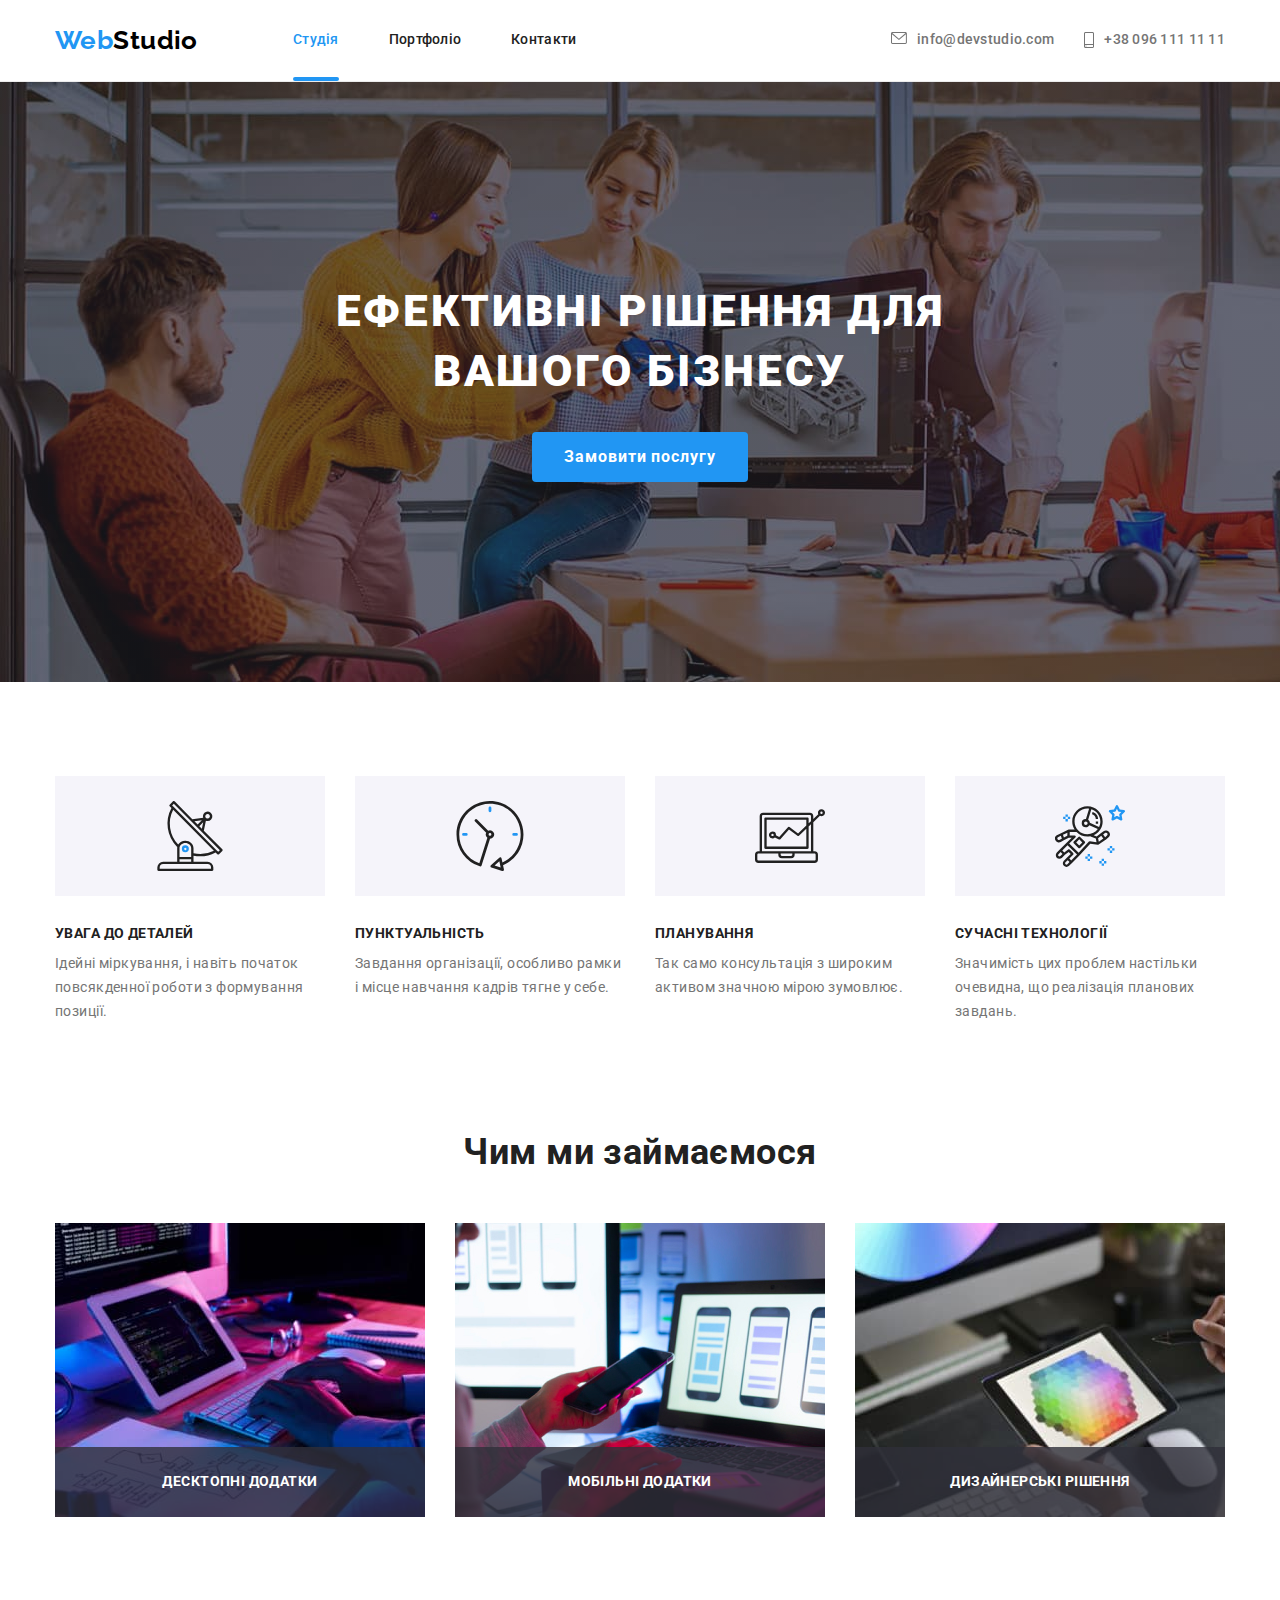
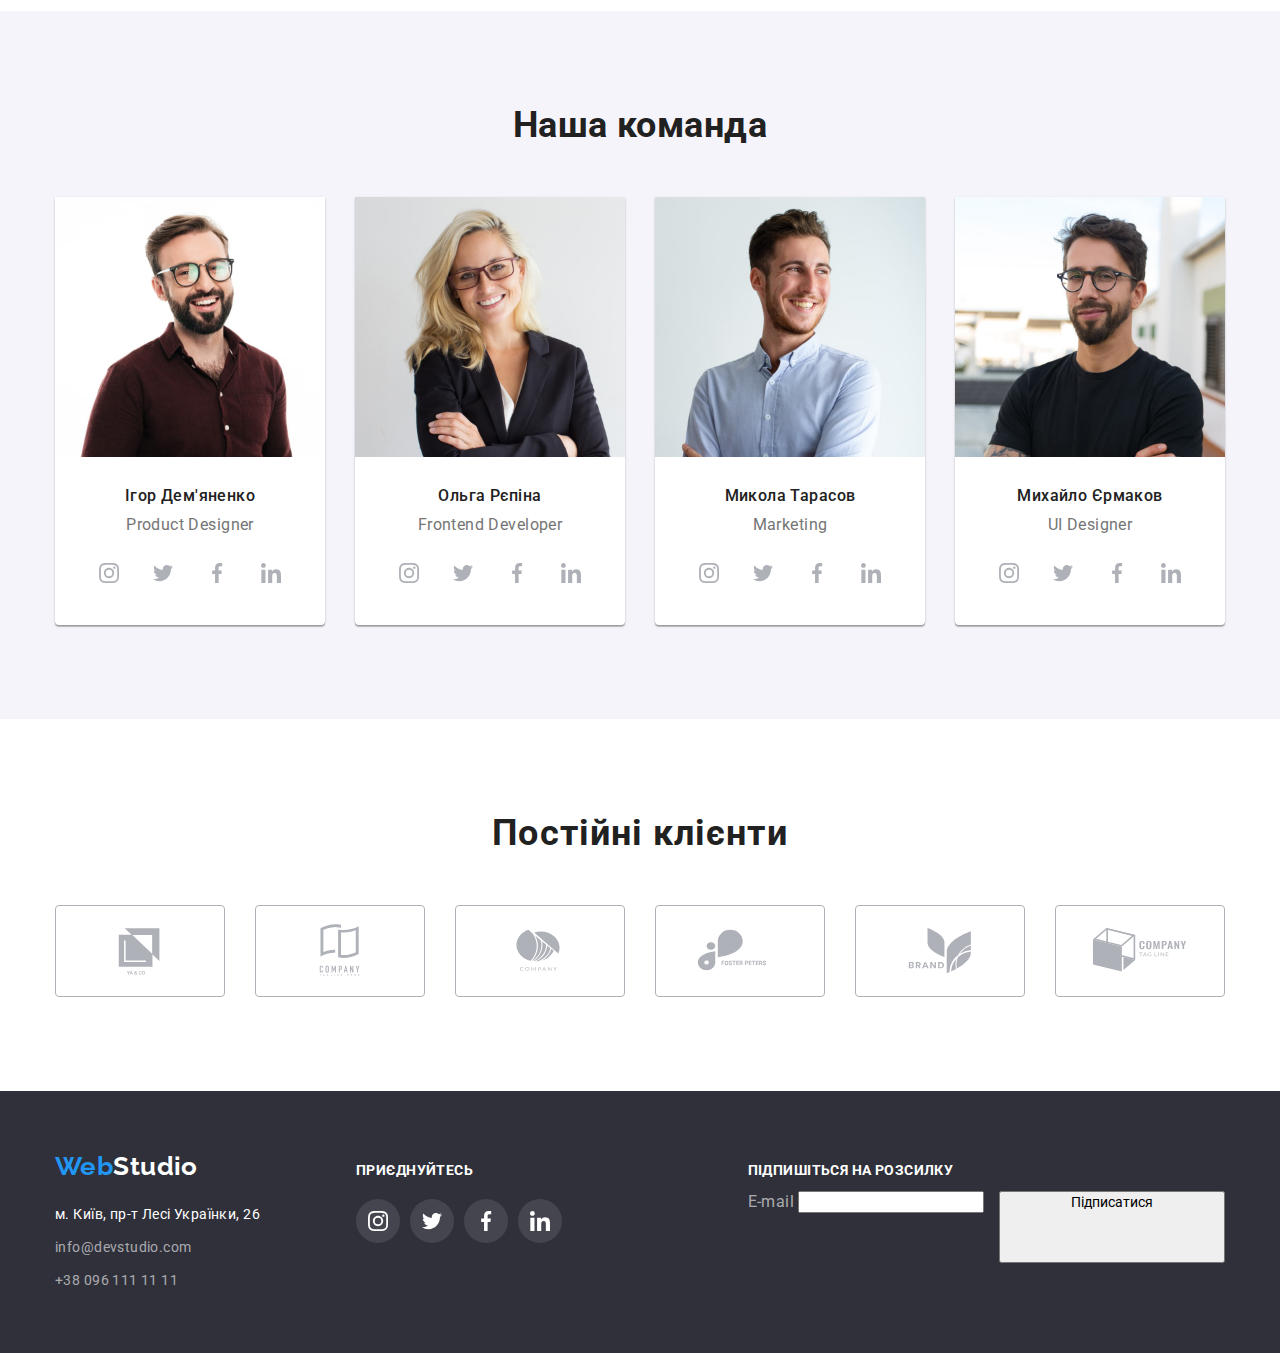
==== index.html @ dd36f317 "Додає код" ====
<!DOCTYPE html>
<html lang="uk">
<head>
    <meta charset="UTF-8">
    <meta http-equiv="X-UA-Compatible" content="IE=edge">
    <meta name="viewport" content="width=device-width, initial-scale=1.0">
    <title>Document</title>

    <link href="https://fonts.googleapis.com/css2?family=Raleway:wght@700&family=Roboto:wght@400;500;700;900&display=swap" rel="stylesheet">

    <link rel="stylesheet" href="https://cdnjs.cloudflare.com/ajax/libs/modern-normalize/1.1.0/modern-normalize.min.css">
    
    <link rel="stylesheet" href="./css/styles.css">
</head>
<body>

    <!-- Шапка сайта -->
    <header class="header">
        <nav class="container main-nav">
            <a lang="en" href="./index.html" class="header-logo"><span class="web">Web</span><span class="header-studio">Studio</span></a>

            <ul class="header-list">
                <li class="item"><a href="./index.html" class="link current">Студія</a></li>
                <li class="item"><a href="./portfolio.html" class="link">Портфоліо</a></li>
                <li class="item"><a href="" class="link">Контакти</a></li>
            </ul>

            <ul class="header-address-list">
                <li class="item"><a href="mailto:info@devstudio.com" class="address-mail">
                    <svg class="mail" width="16" height="12">
                        <use href="./images/icon.svg/header-symbol-defs.svg#mail"></use>
                    </svg>
                    info@devstudio.com
                </a></li>
                <li class="item"><a href="tel:+380961111111" class="address-tel">
                    <svg class="phone" width="10" height="16">
                        <use href="./images/icon.svg/header-symbol-defs.svg#phone"></use>
                    </svg>
                    +38 096 111 11 11
                </a></li>
            </ul>
        </nav>
    </header>
    
    <!-- Тіло сайта -->
    <main>
        <!--Секція герой-->
        <section class="hero-section">
            <div class="container hero-div">
                <h1 class="hero-title">ЕФЕКТИВНІ РІШЕННЯ ДЛЯ ВАШОГО БІЗНЕСУ</h1>
                <button type="button" class="hero-button" data-modal-open>Замовити послугу</button>
            </div>
        </section>
    
        <!--Наші особливості-->
        <section class="section">
            <div class="container main-feature">
                <h2 class="visually-hidden">Наші особливості</h2>
                <ul class="feature-list">
                    <li class="item">
                        <h3 class="feature-title">УВАГА ДО ДЕТАЛЕЙ</h3>
                        <p class="feature-text">Ідейні міркування, і навіть початок повсякденної роботи з формування позиції.</p>
                    </li>
                    <li class="item">
                        <h3 class="feature-title">ПУНКТУАЛЬНІСТЬ</h3>
                        <p class="feature-text">Завдання організації, особливо рамки і місце навчання кадрів тягне у себе.</p>
                    </li>
                    <li class="item">
                        <h3 class="feature-title">ПЛАНУВАННЯ</h3>
                        <p class="feature-text">Так само консультація з широким активом значною мірою зумовлює.</p>
                    </li>
                    <li class="item">
                        <h3 class="feature-title">СУЧАСНІ ТЕХНОЛОГІЇ</h3>
                        <p class="feature-text">Значимість цих проблем настільки очевидна, що реалізація планових завдань.</p>
                    </li>
                </ul>
            </div>
        </section>
    
        <!--Що ми робимо?-->
        <section class="section main-our-work">
            <div class="container">
                <h2 class="our-work-title">Чим ми займаємося</h2>
                <ul class="work-list">
                    <li class="item">
                        <div class="our-work-div">
                            <img src="./images/img_1.jpg" alt="Написання коду">
                            <p class="our-work-text">ДЕСКТОПНІ ДОДАТКИ</p>
                        </div>
                    </li>
                    <li class="item">
                        <div class="our-work-div">
                            <img src="./images/img_2.jpg" alt="Створення дизайну проекту">
                            <p class="our-work-text">МОБІЛЬНІ ДОДАТКИ</p>
                        </div>
                    </li>
                    <li class="item">
                        <div class="our-work-div">
                            <img src="./images/img_3.jpg" alt="Вибір кольорів для дизайну">
                            <p class="our-work-text">ДИЗАЙНЕРСЬКІ РІШЕННЯ</p>
                        </div>
                    </li>
                </ul>
            </div>
        </section>
    
        <!--Наша команда-->
        <section class="section main-team">
            <div class="container">
                <h2 class="team-title">Наша команда</h2>
                <ul class="team-list">
                    <li class="item">
                        <img src="./images/img(2)_1.jpg" alt="Product Designer">
                        <div class="team-div">
                            <h3 class="member-team-title">Ігор Дем'яненко</h3>
                            <p class="member-team-text">Product Designer</p>
                        </div>
                        <ul class="team-social-list">
                            <li class="item">
                                <a href="" class="team-social-link" target="_blank" rel="noopener noreferrer" aria-label="instagram icon">
                                    <svg class="social-icon" width="20" height="20">
                                        <use href="./images/icon.svg/symbol-defs.svg#instagram"></use>
                                    </svg>
                                </a>
                            </li>
                            <li class="item">
                                <a href="" class="team-social-link" target="_blank" rel="noopener noreferrer" aria-label="twitter icon">
                                    <svg class="social-icon" width="20" height="20">
                                        <use href="./images/icon.svg/symbol-defs.svg#twitter"></use>
                                    </svg>
                                </a>
                            </li>
                            <li class="item">
                                <a href="" class="team-social-link" target="_blank" rel="noopener noreferrer" aria-label="facebook icon">
                                    <svg class="social-icon" width="20" height="20">
                                        <use href="./images/icon.svg/symbol-defs.svg#facebook"></use>
                                    </svg>
                                </a>
                            </li>
                            <li class="item">
                                <a href="" class="team-social-link" target="_blank" rel="noopener noreferrer" aria-label="linkedin icon">
                                    <svg class="social-icon" width="20" height="20">
                                        <use href="./images/icon.svg/symbol-defs.svg#linkedin"></use>
                                    </svg>
                                </a>
                            </li>
                        </ul>
                    </li>
                    <li class="item">
                        <img src="./images/img(2)_2.jpg" alt="Frontend Developer">
                        <div class="team-div">
                            <h3 class="member-team-title">Ольга Рєпіна</h3>
                            <p class="member-team-text">Frontend Developer</p>
                        </div>
                        <ul class="team-social-list">
                            <li class="item">
                                <a href="" class="team-social-link" target="_blank" rel="noopener noreferrer" aria-label="instagram icon">
                                    <svg class="social-icon" width="20" height="20">
                                        <use href="./images/icon.svg/symbol-defs.svg#instagram"></use>
                                    </svg>
                                </a>
                            </li>
                            <li class="item">
                                <a href="" class="team-social-link" target="_blank" rel="noopener noreferrer" aria-label="instagram icon">
                                    <svg class="social-icon" width="20" height="20">
                                        <use href="./images/icon.svg/symbol-defs.svg#twitter"></use>
                                    </svg>
                                </a>
                            </li>
                            <li class="item">
                                <a href="" class="team-social-link" target="_blank" rel="noopener noreferrer" aria-label="instagram icon">
                                    <svg class="social-icon" width="20" height="20">
                                        <use href="./images/icon.svg/symbol-defs.svg#facebook"></use>
                                    </svg>
                                </a>
                            </li>
                            <li class="item">
                                <a href="" class="team-social-link" target="_blank" rel="noopener noreferrer" aria-label="instagram icon">
                                    <svg class="social-icon" width="20" height="20">
                                        <use href="./images/icon.svg/symbol-defs.svg#linkedin"></use>
                                    </svg>
                                </a>
                            </li>
                        </ul>
                    </li>
                    <li class="item">
                        <img src="./images/img(2)_3.jpg" alt="Marketing">
                        <div class="team-div">
                            <h3 class="member-team-title">Микола Тарасов</h3>
                            <p class="member-team-text">Marketing</p>
                        </div>
                        <ul class="team-social-list">
                            <li class="item">
                                <a href="" class="team-social-link" target="_blank" rel="noopener noreferrer" aria-label="instagram icon">
                                    <svg class="social-icon" width="20" height="20">
                                        <use href="./images/icon.svg/symbol-defs.svg#instagram"></use>
                                    </svg>
                                </a>
                            </li>
                            <li class="item">
                                <a href="" class="team-social-link" target="_blank" rel="noopener noreferrer" aria-label="instagram icon">
                                    <svg class="social-icon" width="20" height="20">
                                        <use href="./images/icon.svg/symbol-defs.svg#twitter"></use>
                                    </svg>
                                </a>
                            </li>
                            <li class="item">
                                <a href="" class="team-social-link" target="_blank" rel="noopener noreferrer" aria-label="instagram icon">
                                    <svg class="social-icon" width="20" height="20">
                                        <use href="./images/icon.svg/symbol-defs.svg#facebook"></use>
                                    </svg>
                                </a>
                            </li>
                            <li class="item">
                                <a href="" class="team-social-link" target="_blank" rel="noopener noreferrer" aria-label="instagram icon">
                                    <svg class="social-icon" width="20" height="20">
                                        <use href="./images/icon.svg/symbol-defs.svg#linkedin"></use>
                                    </svg>
                                </a>
                            </li>
                        </ul>
                    </li>
                    <li class="item">
                        <img src="./images/img(2)_4.jpg" alt="UI Designer">
                        <div class="team-div">
                            <h3 class="member-team-title">Михайло Єрмаков</h3>
                            <p class="member-team-text">UI Designer</p>
                        </div>
                        <ul class="team-social-list">
                            <li class="item">
                                <a href="" class="team-social-link" target="_blank" rel="noopener noreferrer" aria-label="instagram icon">
                                    <svg class="social-icon" width="20" height="20">
                                        <use href="./images/icon.svg/symbol-defs.svg#instagram"></use>
                                    </svg>
                                </a>
                            </li>
                            <li class="item">
                                <a href="" class="team-social-link" target="_blank" rel="noopener noreferrer" aria-label="instagram icon">
                                    <svg class="social-icon" width="20" height="20">
                                        <use href="./images/icon.svg/symbol-defs.svg#twitter"></use>
                                    </svg>
                                </a>
                            </li>
                            <li class="item">
                                <a href="" class="team-social-link" target="_blank" rel="noopener noreferrer" aria-label="instagram icon">
                                    <svg class="social-icon" width="20" height="20">
                                        <use href="./images/icon.svg/symbol-defs.svg#facebook"></use>
                                    </svg>
                                </a>
                            </li>
                            <li class="item">
                                <a href="" class="team-social-link" target="_blank" rel="noopener noreferrer" aria-label="instagram icon">
                                    <svg class="social-icon" width="20" height="20">
                                        <use href="./images/icon.svg/symbol-defs.svg#linkedin"></use>
                                    </svg>
                                </a>
                            </li>
                        </ul>
                    </li>
                </ul>
            </div>
        </section>

        <!-- Логотипи компаній -->
        <section class="section logo-companies">
            <div class="container">
                <h2 class="client">Постійні клієнти</h2>
                <ul class="company-icon-list">
                    <li class="item">
                        <a href="" class="company-social-link" target="_blank" rel="noopener noreferrer" aria-label="client-1 icon">
                            <svg class="com-logo client-1" width="106" height="60">
                                <use href="./images/icon.svg/companies-symbol-defs.svg#client-1"></use>
                            </svg>
                        </a>
                    </li>
                    <li class="item">
                        <a href="" class="company-social-link" target="_blank" rel="noopener noreferrer" aria-label="client-2 icon">
                            <svg class="com-logo client-2" width="106" height="60">
                                <use href="./images/icon.svg/companies-symbol-defs.svg#client-2"></use>
                            </svg>
                        </a>
                    </li>
                    <li class="item">
                        <a href="" class="company-social-link" target="_blank" rel="noopener noreferrer" aria-label="client-3 icon">
                            <svg class="com-logo client-3" width="106" height="60">
                                <use href="./images/icon.svg/companies-symbol-defs.svg#client-3"></use>
                            </svg>
                        </a>
                    </li>
                    <li class="item">
                        <a href="" class="company-social-link" target="_blank" rel="noopener noreferrer" aria-label="client-4 icon">
                            <svg class="com-logo client-4" width="106" height="60">
                                <use href="./images/icon.svg/companies-symbol-defs.svg#client-4"></use>
                            </svg>
                        </a>
                    </li>
                    <li class="item">
                        <a href="" class="company-social-link" target="_blank" rel="noopener noreferrer" aria-label="client-5 icon">
                            <svg class="com-logo client-5" width="106" height="60">
                                <use href="./images/icon.svg/companies-symbol-defs.svg#client-5"></use>
                            </svg>
                        </a>
                    </li>
                    <li class="item">
                        <a href="" class="company-social-link" target="_blank" rel="noopener noreferrer" aria-label="client-6 icon">
                            <svg class="com-logo client-6" width="106" height="60">
                                <use href="./images/icon.svg/companies-symbol-defs.svg#client-6"></use>
                            </svg>
                        </a>
                    </li>
                </ul>
            </div>
        </section>
    </main>
    
    <!-- Підвал -->
    <footer class="footer">
        <div class="container footer-flex">
            <div class="footer-div-address">
                <a lang="en" href="./index.html" class="footer-logo"><span class="footer-web">Web</span><span
                        class="footer-studio">Studio</span></a>
                <!-- Контакти -->
                <address class="address">
                    <ul class="footer-list">
                        <li class="item"><a href="https://goo.gl/maps/zjAsH4ex7NeBcbjW6" target="_blank" class="footer-link">м. Київ, пр-т Лесі Українки, 26</a></li>
                        <li class="item"><a href="mailto:info@devstudio.com" class="address-footer-mail">info@devstudio.com</a></li>
                        <li class="item"><a href="tel:+380961111111" class="address-footer-tel">+38 096 111 11 11</a></li>
                    </ul>
                </address>
            </div>
            <div class="footer-div-contact">
                <p class="come-in">ПРИЄДНУЙТЕСЬ</p>
                <ul class="footer-social-list">
                    <li class="item">
                        <a href="" class="footer-social-link" target="_blank" rel="noopener noreferrer" aria-label="instagram icon">
                            <svg class="footer-social-icon" width="20" height="20">
                                <use href="./images/icon.svg/symbol-defs.svg#instagram"></use>
                            </svg>
                        </a>
                    </li>
                    <li class="item">
                        <a href="" class="footer-social-link" target="_blank" rel="noopener noreferrer" aria-label="twitter icon">
                            <svg class="footer-social-icon" width="20" height="20">
                                <use href="./images/icon.svg/symbol-defs.svg#twitter"></use>
                            </svg>
                        </a>
                    </li>
                    <li class="item">
                        <a href="" class="footer-social-link" target="_blank" rel="noopener noreferrer" aria-label="facebook icon">
                            <svg class="footer-social-icon" width="20" height="20">
                                <use href="./images/icon.svg/symbol-defs.svg#facebook"></use>
                            </svg>
                        </a>
                    </li>
                    <li class="item">
                        <a href="" class="footer-social-link" target="_blank" rel="noopener noreferrer" aria-label="linkedin icon">
                            <svg class="footer-social-icon" width="20" height="20">
                                <use href="./images/icon.svg/symbol-defs.svg#linkedin"></use>
                            </svg>
                        </a>
                    </li>
                </ul>
            </div>
            <div class="footer-div-subscribe">
                <p class="subscribe">ПІДПИШІТЬСЯ НА РОЗСИЛКУ</p>
                <div class="submit-div">
                    <form action="">
                        <label for="mail-sb" class="mail-sb">E-mail</label>
                        <input type="email" name="e-mail" id="mail-sb">

                        <button type="submit" class="submit">
                            Підписатися
                            <svg class="telegram" width="24" height="24">
                                <use href=""></use>
                            </svg>
                        </button>
                    </form>
                </div>
            </div>
        </div>
    </footer>


    <!-- Модальне вікно -->
    <div class="backdrop is-hidden" data-modal>
        <div class="modal">
            <button class="modal-button" data-modal-close>
                <svg class="modal-button-icon" width="18" height="18">
                    <use href="./images/icon.svg/symbol-defs.svg#close-modal-icon"></use>
                </svg>
            </button>
        </div>
    </div>

    <script src="./js/modal.js"></script>
</body>
</html>
---- css/styles.css ----
/* INDEX.HTML */

:root {
    --primary-text-color: #757575;
    --title-text-color: #212121;
    --accent-color: #2196F3;
}

body {
    font-family: 'Roboto', sans-serif;
    font-size: 14px;
    letter-spacing: 0.03em;
    color:#212121;
}

ul {
    list-style:none;
    margin: 0;padding: 0;
}

h1,
h2,
h3,
h4,
h5,
h6 {
    margin: 0;
}

img {
    display: block;
    max-width: 100%;
    height: auto;
}

.container {
    padding-left: 15px;
    padding-right: 15px;
    margin-left: auto;
    margin-right: auto;

    width: 1200px;
    /* outline: 2px solid tomato; */
}

/* header */
.header {
    border-bottom: 1px solid #ECECEC;
}

.main-nav {
    display: flex;
    align-items: center;
}

.header-logo {
    padding-top: 25px;
    padding-bottom: 25px;
    text-decoration: none;

    width: 145px;
}

.web {
    font-family: 'Raleway';
    font-weight: 700;
    font-size: 26px;
    line-height: 1.19;
    color: var(--accent-color);
}

.header-studio {
    font-family: 'Raleway';
    font-weight: 700;
    font-size: 26px;
    line-height: 1.19;
    color: #000000;
}

.footer-web {
    font-family: 'Raleway';
    font-weight: 700;
    font-size: 26px;
    line-height: 1.19;
    color: var(--accent-color);
}

.footer-studio {
    font-family: 'Raleway';
    font-weight: 700;
    font-size: 26px;
    line-height: 1.19;
    color: #FFFFFF;
}

.header-list {
    display: flex;
    margin-left: 93px;
    width: 281px;
}

.header-list .item {
    margin-right: 50px;
}

.header-list .item:last-child {
    margin-right: 0px;
}

.link.current {
    color: var(--accent-color)
}

.link.current::after {
    content: "";
    position: absolute;
    width: 100%;
    height: 4px;
    border-radius: 2px;
    left: 0;
    bottom: -1px;

    background-color: var(--accent-color);
}

.link {
    position: relative;
    display: block;
    padding-top: 32px;
    padding-bottom: 32px;
    color: var(--title-text-color);
    font-weight: 500;
    line-height: 1.14;
    letter-spacing: 0.02em;
    text-decoration: none;

    transition: color 250ms cubic-bezier(0.4, 0, 0.2, 1);
}

.link:hover,
.link:focus {
    color: var(--accent-color);
}

.header-address-list {
    display: flex;
    margin-left: auto;
}

.header-address-list .item + .item {
    margin-left: 30px;
}

.mail {
    margin-right: 10px;
    fill: currentColor;
}

.phone {
    margin-right: 10px;
    fill: currentColor;
}

.address-mail,
.address-tel {
    display: inline-flex;
    padding-top: 32px;
    padding-bottom: 32px;
    font-weight: 500;
    line-height: 1.14;
    letter-spacing: 0.02em;
    text-decoration: none;
    color: var(--primary-text-color);

    transition: color 250ms cubic-bezier(0.4, 0, 0.2, 1);
}

.address-mail:hover,
.address-mail:focus {
    color: var(--accent-color);
}

.address-tel:hover,
.address-tel:focus {
    color: var(--accent-color);
}

/* main */
.visually-hidden {
    position: absolute;
    white-space: nowrap;
    width: 1px;
    height: 1px;
    overflow: hidden;
    border: 0;
    padding: 0;
    clip: rect(0 0 0 0);
    clip-path: inset(50%);
    margin: -1px;
}

.section {
    padding-top: 94px;
    padding-bottom: 94px;
}

/* hero-section */
.hero-section {
    max-width: 1600px;
    height: 600px;
    text-align: center;
    background-color: #2F303A;
    background-image: linear-gradient(
        to right,
        rgba(47, 48, 58, 0.4),
        rgba(47, 48, 58, 0.4)), 
        url(../images/hero-img.jpg);
}

.hero-div {
    padding-top: 200px;
    padding-bottom: 200px;
}

.hero-title {
    margin-bottom: 30px;
    margin-left: auto;
    margin-right: auto;
    width: 696px;

    color: #FFFFFF;
    font-weight: 900;
    font-size: 44px;
    line-height: 1.36;
    text-align: center;
    letter-spacing: 0.06em;
    text-transform: uppercase;
}

.hero-button {
    display: inline-block;
    border: 0px;
    border-radius: 4px;
    padding: 10px 32px;

    color: #FFFFFF;
    background-color: var(--accent-color);
   
    font-weight: 700;
    font-size: 16px;
    line-height: 1.87;
    align-items: center;
    text-align: center;
    letter-spacing: 0.06em;
    cursor: pointer;
}

/* feature-section */
.feature-list {
    display: flex;
    margin: 0;
    padding: 0;
}

.feature-list .item {
    margin-right: 30px;
    width: 270px;
}

.feature-list .item::before {
    display: block;
    content: "";
    height: 120px;
    margin-bottom: 30px;
    background-size: 70px 70px;
    background-repeat: no-repeat;
    background-position: center;
    background-color: #F5F4FA;
}

.feature-list .item:nth-child(1)::before {
    background-image: url(../images/icon.svg/antenna.svg);
}

.feature-list .item:nth-child(2)::before {
    background-image: url(../images/icon.svg/clock.svg);
}

.feature-list .item:nth-child(3)::before {
    background-size: 70px 53.6px;
    background-image: url(../images/icon.svg/Vector.svg);
}

.feature-list .item:nth-child(4)::before {
    background-image: url(../images/icon.svg/astronaut.svg);
}

.feature-list .item:last-child {
    margin-right: 0px;
}

.feature-title {
    margin-bottom: 10px;

    color: var(--title-text-color);
    font-size: 14px;
    font-weight: 700;
    line-height: 1.14;
    text-transform: uppercase;
}

.feature-text {
    margin-top: 0px;
    color: var(--primary-text-color);
    line-height: 1.71;
}

/* our-work-section */
.main-our-work {
    padding-top: 0;
}

.work-list {
    display: flex;
}

.work-list .item {
    margin-right: 30px;
}

.work-list .item:last-child {
    margin-right: 0px;
}

.our-work-title {
    margin-top: 0px;
    margin-bottom: 50px;

    color: var(--title-text-color);
    font-weight: 700;
    font-size: 36px;
    line-height: 1.16;
    text-align: center;
}

.our-work-div {
    position: relative;
}

.our-work-text {
    position: absolute;
    display: flex;
    font-weight: 700;
    font-size: 14px;
    line-height: 1.14;
    letter-spacing: 0.03em;
    text-transform: uppercase;
    justify-content: center;
    align-items: center;

    height: 70px;
    width: 100%;
    margin: 0;
    bottom: 0;

    color: #FFFFFF;
    background-color: rgba(47, 48, 58, 0.8);
}

/* team-section */
.main-team {
    background-color: #F5F4FA;
}

.team-list {
    display: flex;
    margin: 0;
    padding: 0;
}

.team-list .item {
    margin-right: 30px;

    background-color: #FFFFFF;
    box-shadow: 0px 1px 3px rgba(0, 0, 0, 0.12), 0px 1px 1px rgba(0, 0, 0, 0.14), 0px 2px 1px rgba(0, 0, 0, 0.2);
    border-radius: 0px 0px 4px 4px;
    
}

.team-list .item:last-child {
    margin-right: 0px;
}

.team-title {
    margin-bottom: 50px;

    color: var(--title-text-color);
    font-weight: 700;
    font-size: 36px;
    line-height: 1.16;
    text-align: center;
}

.team-div {
    padding-top: 30px;
    margin-bottom: 16px;
}

.member-team-title {
    margin-bottom: 10px;

    color: var(--title-text-color);
    text-align: center;
    font-weight: 500;
    font-size: 16px;
    line-height: 1.18;
}

.member-team-text {
    margin: 0px;

    color: var(--primary-text-color);
    text-align: center;
    font-size: 16px;
    line-height: 1.18;
}

.team-social-list {
    display: flex;
    justify-content: center;
    align-items: center;
    padding-bottom: 30px;
}

.team-social-list .item {
    margin-right: 10px;
    width: 44px;
    height: 44px;
    box-shadow: none;
}

.team-social-list .item:last-child {
    margin-right: 0px;
}

.team-social-link {
    display: flex;
    justify-content: center;
    align-items: center;
    border-radius: 50%;
    width: 100%;
    height: 100%;
    fill: #AFB1B8;
    background-color: #fff;

    transition: background-color 250ms cubic-bezier(0.4, 0, 0.2, 1),
    fill 250ms cubic-bezier(0.4, 0, 0.2, 1);
}


.team-social-link:hover,
.team-social-link:focus {
    background-color: var(--accent-color);
    fill: #fff;
}

/* Логотипи компаній */

.client {
    font-weight: 700;
    font-size: 36px;
    line-height: 1.16;
    text-align: center;
    letter-spacing: 0.03em;

    margin-bottom: 50px;
}

.company-icon-list {
    display: flex;
    justify-content: center;
    align-items: center;
}

.company-icon-list .item {
    margin-right: 30px;
    width: 170px;
    height: 92px;
}

.company-icon-list .item:last-child {
    margin-right: 0;
}

.company-social-link {
    display: flex;
    justify-content: center;
    align-items: center;
    width: 100%;
    height: 100%;
    border: 1px solid #AFB1B8;
    border-radius: 4px;
    fill: #AFB1B8;

    transition: border 250ms cubic-bezier(0.4, 0, 0.2, 1),
    fill 250ms cubic-bezier(0.4, 0, 0.2, 1);
}

.company-social-link:hover,
.company-social-link:focus {
    fill: var(--accent-color);
    border: 1px solid var(--accent-color);
    border-radius: 4px;
}

/* footer */

.footer {
    padding-top: 60px;
    padding-bottom: 60px;

    background-color: #2F303A;
}

.footer-flex {
    display: flex;
    align-items: baseline;
}

.footer-div-contact {
    margin-left: 70px;
}

.footer-logo {
    display: inline-block;
    margin-bottom: 20px;
    text-decoration: none;
}

.footer-list {
    width: 231px;
}

.footer-list .item {
    margin-bottom: 9px;
}

.footer-list .item:last-child {
    margin-bottom: 0px;
}

.footer-link {
    color: #FFFFFF;
    font-style: normal;
    line-height: 1.74;
    text-decoration: none;
}

.address-footer-mail,
.address-footer-tel {
    color: rgba(255, 255, 255, 0.6);
    font-style: normal;
    line-height: 1.74;
    text-decoration: none;
}

.come-in {
    font-weight: 700;
    font-size: 14px;
    line-height: 1.14;
    letter-spacing: 0.03em;
    text-transform: uppercase;

    margin-top: 0;
    margin-bottom: 20px;

    color: #FFFFFF;
}

.footer-social-list {
    display: flex;
    justify-content: center;
    align-items: center;
}

.footer-social-list .item {
    margin-right: 10px;
    width: 44px;
    height: 44px;
}

.footer-social-list .item:last-child {
    margin-right: 0px;
}

.footer-social-link {
    display: flex;
    justify-content: center;
    align-items: center;
    border-radius: 50%;
    width: 100%;
    height: 100%;
    fill: #fff;
    background-color: rgba(255, 255, 255, 0.1);

    transition: background-color 250ms cubic-bezier(0.4, 0, 0.2, 1),
    fill 250ms cubic-bezier(0.4, 0, 0.2, 1);
}

.footer-social-link:hover,
.footer-social-link:focus {
    fill: #fff;
    background-color: var(--accent-color);
}

.footer-div-subscribe {
    margin-left: auto;
}

.subscribe {
    font-weight: 700;
    font-size: 14px;
    line-height: 1.14px;
    letter-spacing: 0.03em;
    text-transform: uppercase;

    margin-bottom: 20px;
    
    color: #FFFFFF;
}

.mail-sb {
    font-size: 16px;
    line-height: 20px;

    color: rgba(255, 255, 255, 0.6);
}

.submit {
    margin-left: 12px;
}

.telegram {
    display: flex;
    justify-content: center;
    align-items: center;

    margin-left: 10px;
    width: 200px;
    height: 50px;
}

/* PORTFOLIO.HTML */
.filter-section {
    padding-top: 94px;
    padding-bottom: 94px;
}

.filter-list {
    display: flex;
    margin-bottom: 50px;
    justify-content: center;
}

.filter-list .item {
    margin-right: 8px;
}

.filter-list .item:last-child {
    margin-right: 0px;
}

.filter-button {
    padding: 6px 22px;
    border: 0px;
    border-radius: 4px;

    color: var(--title-text-color);
    font-family: inherit;
    background-color: #F5F4FA;
    font-weight: 500;
    font-size: 16px;
    line-height: 1.6;
    cursor: pointer;

    transition: background-color 250ms cubic-bezier(0.4, 0, 0.2, 1),
    color 250ms cubic-bezier(0.4, 0, 0.2, 1),
    box-shadow 250ms cubic-bezier(0.4, 0, 0.2, 1);
}

.filter-button:hover,
.filter-button:focus {
    color: #FFFFFF;
    background-color: var(--accent-color);
    box-shadow: 0px 3px 1px rgba(0, 0, 0, 0.1), 0px 1px 2px rgba(0, 0, 0, 0.08), 0px 2px 2px rgba(0, 0, 0, 0.12);
    border-radius: 4px;
}

/* Роботи */
.port-work-section {
    padding-bottom: 94px;
}

.port-work-list {
    display: flex;
    margin: 0;
    padding: 0px;
    flex-wrap: wrap;
    gap: 30px;
}

.port-work-list .item {
    /* margin-right: 30px; */
    /* margin-bottom: 30px; */
    flex-basis: calc((100% - 60px) / 3);
}

.port-work-list .item:nth-child(3n) {
    margin-right: 0px;
}

.port-work-list .item:nth-child(n + 7) {
    margin-bottom: 0px;
}

.portfolio-link {
    display: block;
    text-decoration: none;
}

.portfolio-link:hover,
.portfolio-link:focus {
    box-shadow: 0px 1px 1px rgba(0, 0, 0, 0.12), 0px 4px 4px rgba(0, 0, 0, 0.06), 1px 4px 6px rgba(0, 0, 0, 0.16);
}

.filter-div {
    border-left: 1px solid #EEEEEE;
    border-right: 1px solid #EEEEEE;
    border-bottom: 1px solid #EEEEEE;
    padding: 20px 24px;
    width: 370px;
}

.filter-title {
    margin-bottom: 4px;

    color: var(--title-text-color);
    font-weight: 700;
    font-size: 18px;
    line-height: 2;    
    letter-spacing: 0.06em;
}

.filter-text {
    margin: 0;

    color: var(--primary-text-color);
    font-size: 16px;
    line-height: 1.87;
}

.work-div {
    position: relative;
    overflow: hidden;
}

.hover-text {
    position: absolute;
    display: block;
    font-size: 18px;
    line-height: 1.55;
    letter-spacing: 0.03em;

    padding: 63px 24px;
    margin: 0;
    bottom: 0;
    height: 100%;
    width: 100%;

    color: #FFFFFF;
    background-color: rgba(33, 150, 243, 0.9);

    transform: translateY(100%);
    transition: transform 250ms cubic-bezier(0.4, 0, 0.2, 1);
}

.port-work-list .item:hover .hover-text,
.work-div:focus {
    transform: translateY(0px);
}

/* Модальне вікно */

.backdrop {
    position: fixed;

    top: 0;
    left: 0;
    width: 100%;
    height: 100%;
    background-color: rgba(0, 0, 0, 0.2);

    transition: opacity 150ms linear,
    visibility 150ms linear;
}

.backdrop.is-hidden {
    opacity: 0;
    visibility: hidden;
    pointer-events: none;
}

.modal {
    position: absolute;

    top: 50%;
    left: 50%;
    transform: translate(-50%, -50%);

    min-width: 528px;
    min-height: 581px;
    border-radius: 4px;
    box-shadow: 0px 1px 3px rgba(0, 0, 0, 0.12), 0px 1px 1px rgba(0, 0, 0, 0.14), 0px 2px 1px rgba(0, 0, 0, 0.2);

    background-color: #FFFFFF;

    transition: transform 150ms cubic-bezier(0, 0, 1, 1),
    opacity 150ms cubic-bezier(0, 0, 1, 1);
}

.backdrop.is-hidden .modal {
    opacity: 0;
    transform: translate(-50%, -70%);
}

.modal-button {
    position: absolute;
    padding: 0;
    width: 30px;
    height: 30px;

    top: 8px;
    right: 8px;
    left: auto;

    display: inline-flex;
    justify-content: center;
    align-items: center;

    border: 1px solid rgba(0, 0, 0, 0.1);
    border-radius: 50%;
    cursor: pointer;

    background-color: #fff;
}

.modal-button-icon {
    fill: #000000;
}
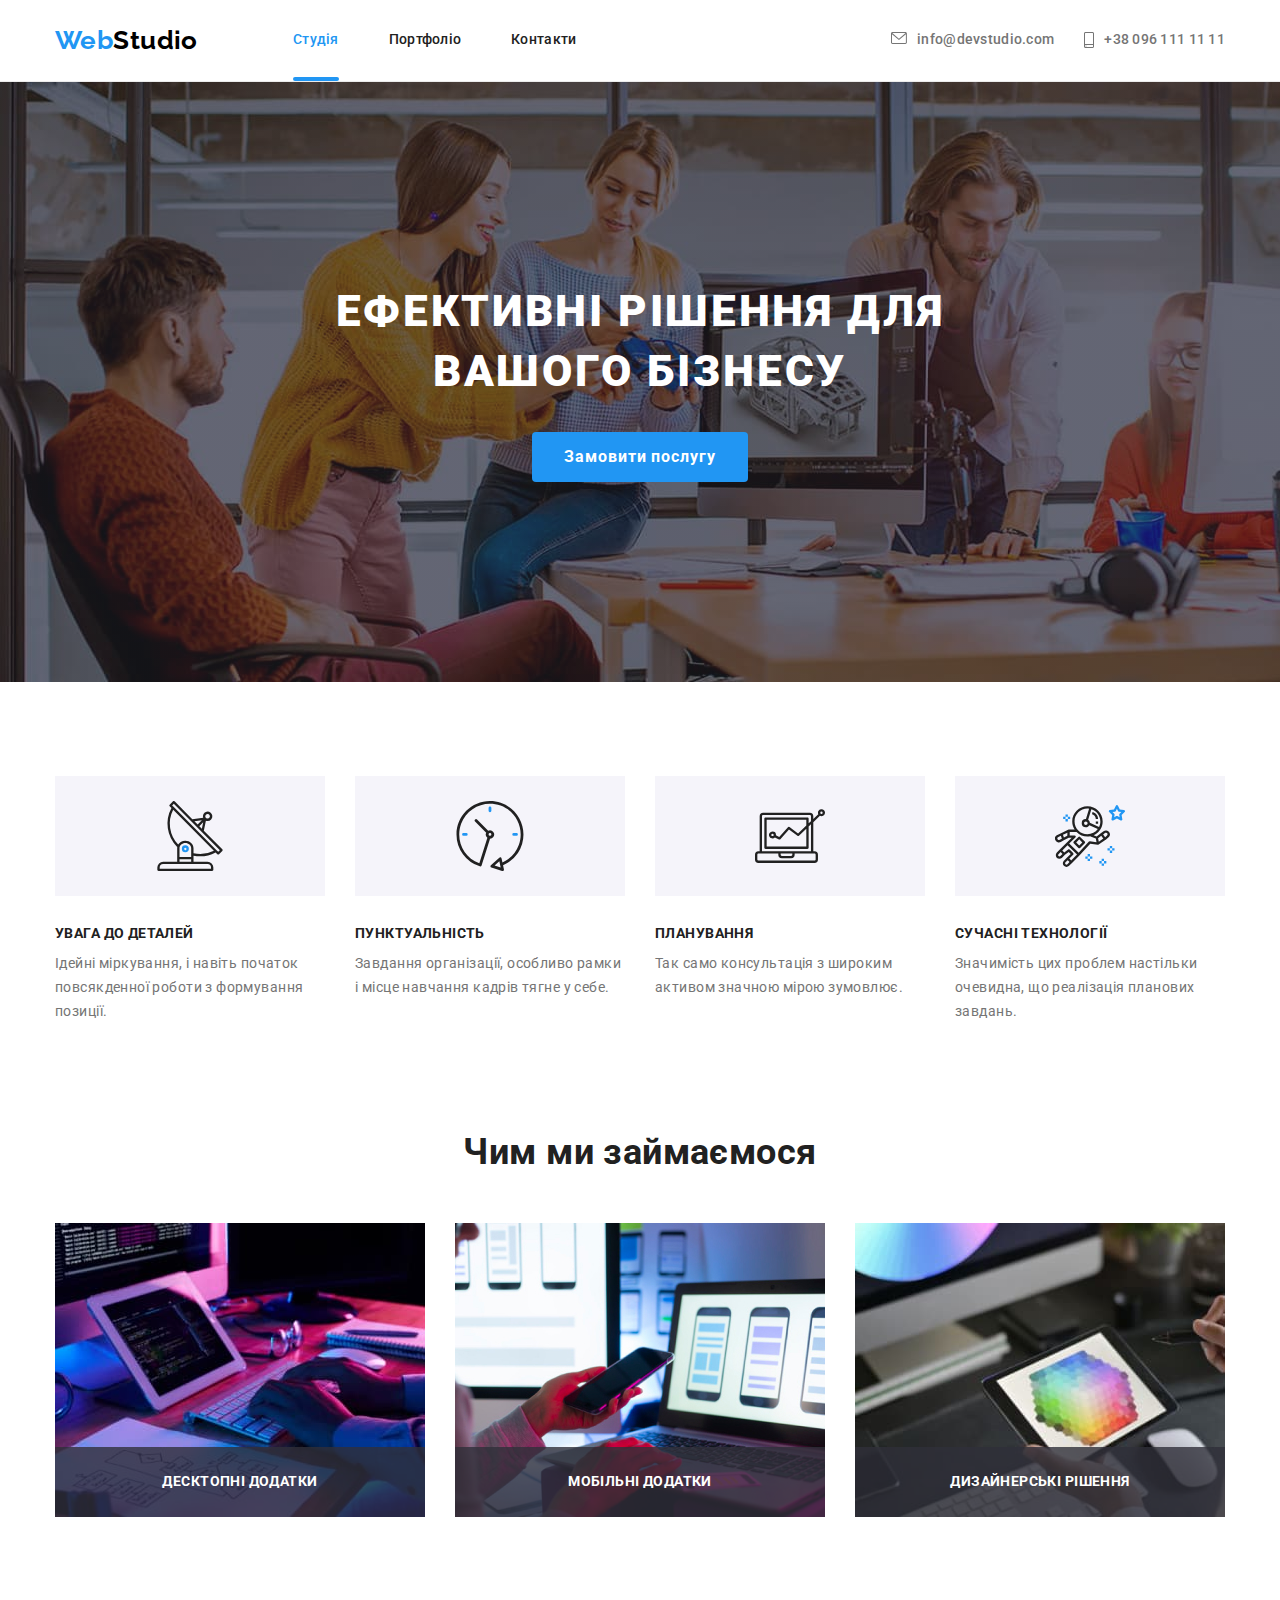
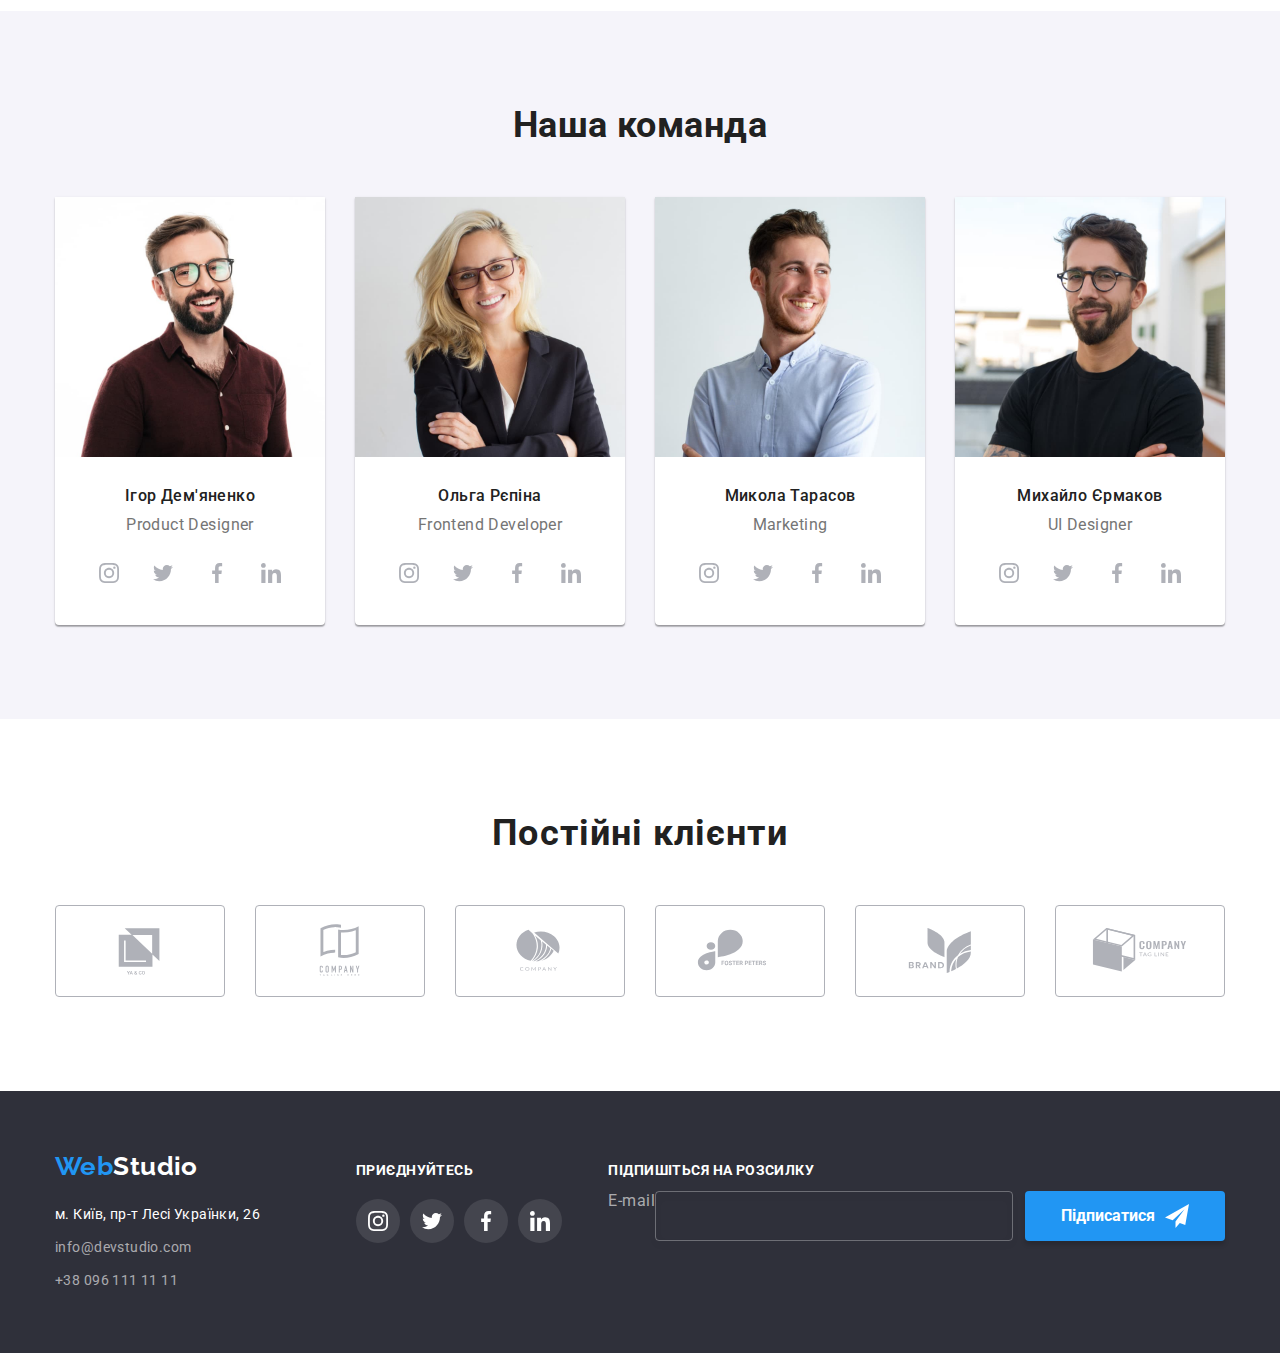
==== commit 7fd77920: "Редагує код" ====
--- a/index.html
+++ b/index.html
@@ -364,14 +364,13 @@
             <div class="footer-div-subscribe">
                 <p class="subscribe">ПІДПИШІТЬСЯ НА РОЗСИЛКУ</p>
                 <div class="submit-div">
-                    <form action="">
+                    <form action="" class="form-sb">
                         <label for="mail-sb" class="mail-sb">E-mail</label>
-                        <input type="email" name="e-mail" id="mail-sb">
-
-                        <button type="submit" class="submit">
-                            Підписатися
+                        <input type="email" name="e-mail" id="mail-sb" class="email">
+
+                        <button type="submit" class="submit"><span class="bt-sub">Підписатися</span>
                             <svg class="telegram" width="24" height="24">
-                                <use href=""></use>
+                                <use href="./images/icon.svg/symbol-defs.svg#telegram"></use>
                             </svg>
                         </button>
                     </form>
--- a/css/styles.css
+++ b/css/styles.css
@@ -629,6 +629,20 @@
     color: #FFFFFF;
 }
 
+.form-sb {
+    display: flex;
+}
+
+.email {
+    width: 358px;
+    height: 50px;
+
+    border: 1px solid rgba(255, 255, 255, 0.3);
+    filter: drop-shadow(0px 4px 4px rgba(0, 0, 0, 0.15));
+    border-radius: 4px;
+    background-color: rgba(0, 0, 0, 0);
+}
+
 .mail-sb {
     font-size: 16px;
     line-height: 20px;
@@ -637,17 +651,32 @@
 }
 
 .submit {
+    display: flex;
+    justify-content: center;
+    align-items: center;
+
     margin-left: 12px;
-}
-
-.telegram {
-    display: flex;
-    justify-content: center;
-    align-items: center;
-
-    margin-left: 10px;
     width: 200px;
     height: 50px;
+
+    background-color: var(--accent-color);
+    box-shadow: 0px 4px 4px rgba(0, 0, 0, 0.15);
+    border: 0;
+    border-radius: 4px;
+}
+
+.bt-sub {
+    font-weight: 700;
+    font-size: 16px;
+    line-height: 1.87;
+
+    color: #FFFFFF;
+}
+
+.telegram {
+    margin-left: 10px;
+
+    fill: #FFFFFF;
 }
 
 /* PORTFOLIO.HTML */
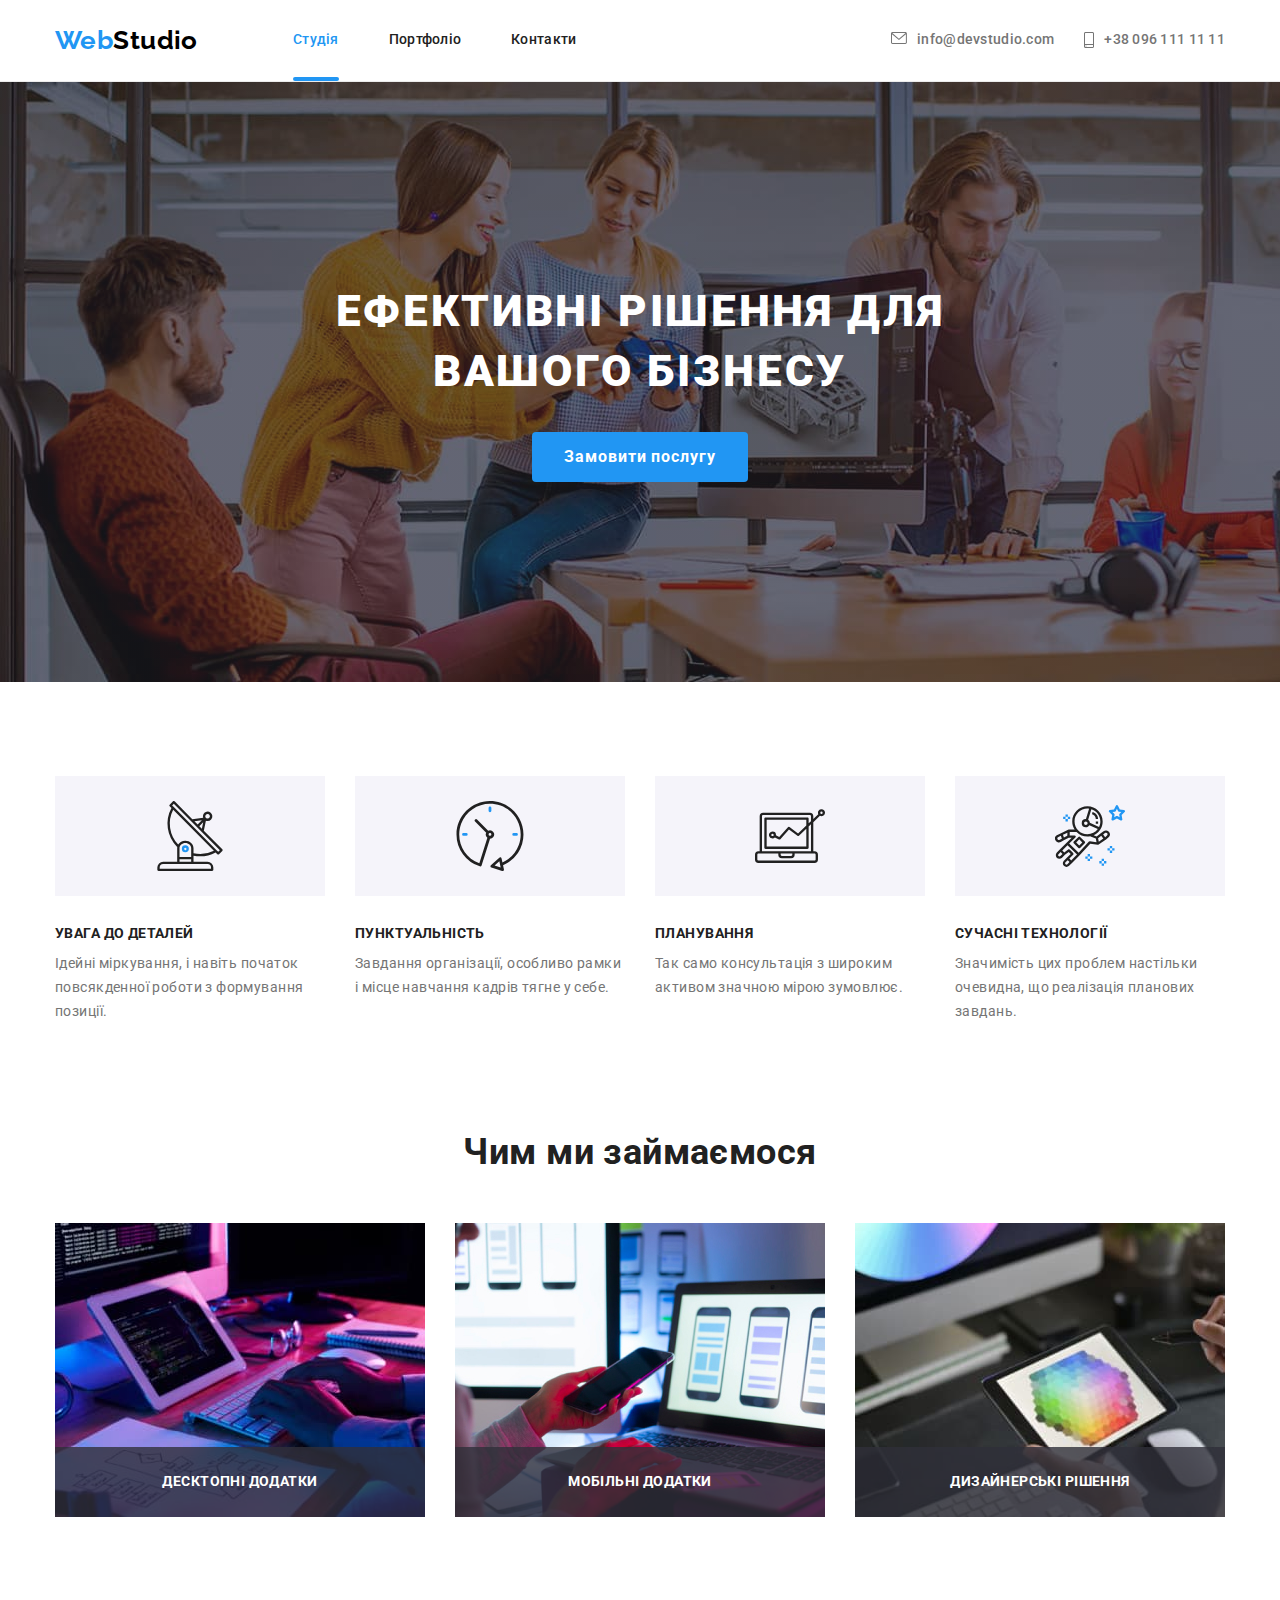
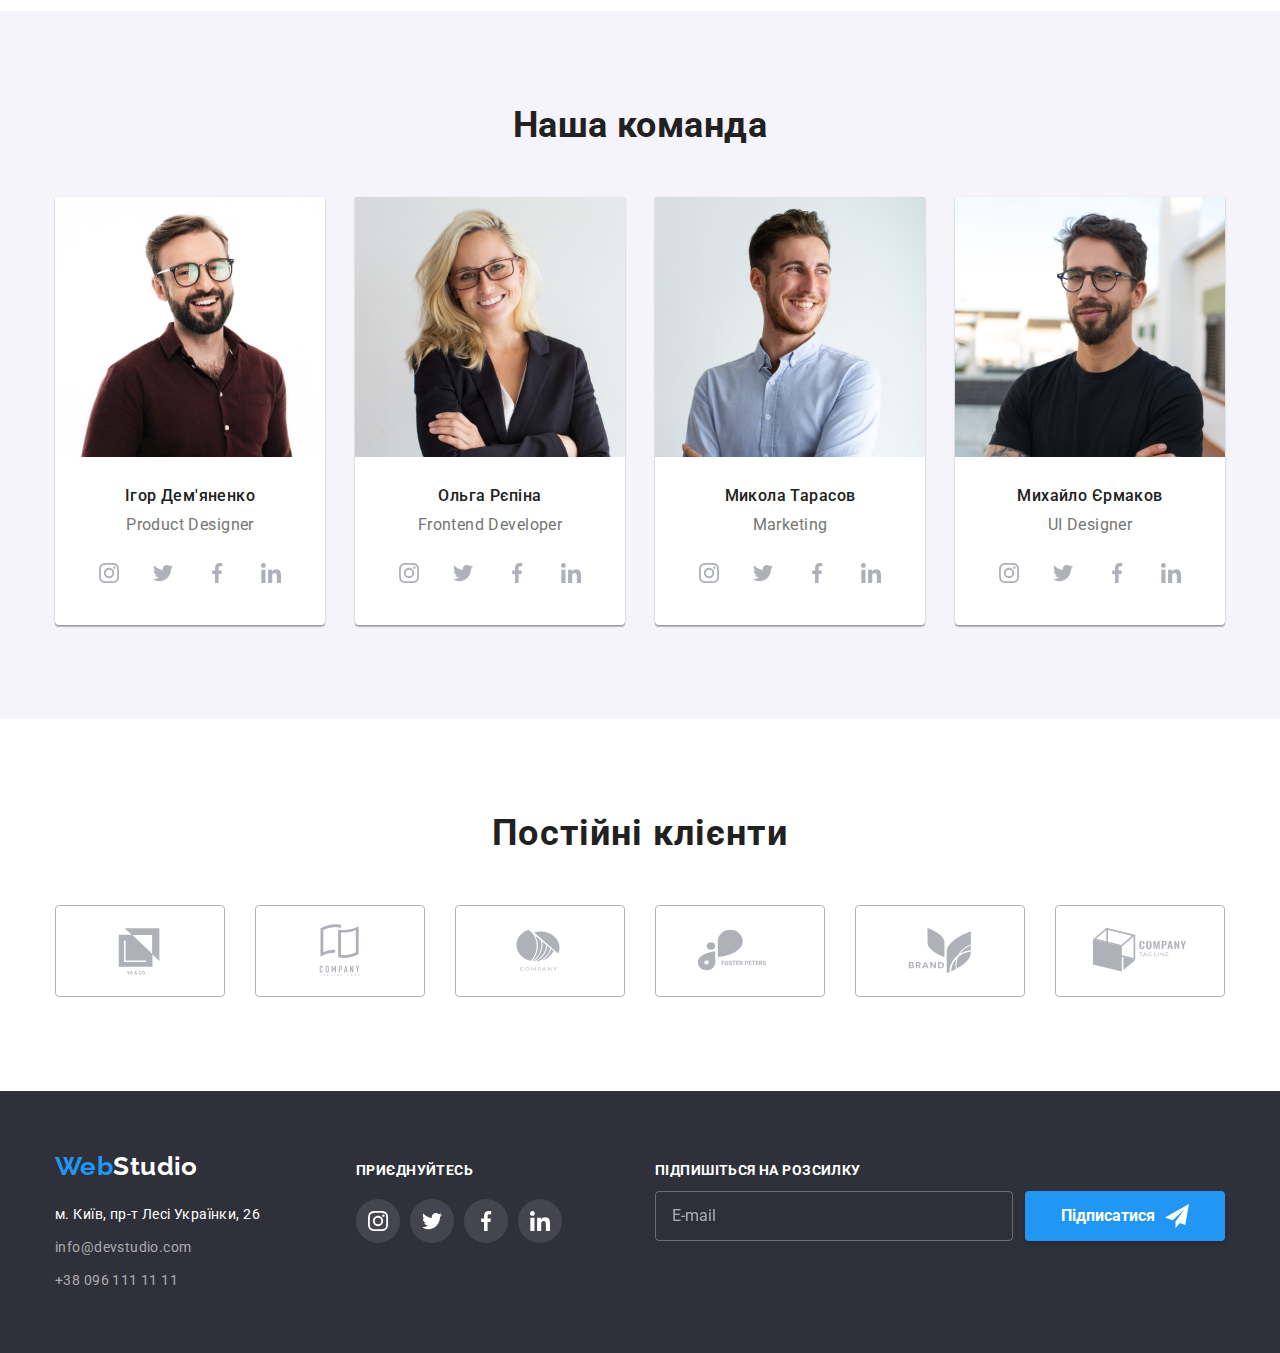
==== commit 4d7c206f: "Редагує код" ====
--- a/index.html
+++ b/index.html
@@ -364,9 +364,9 @@
             <div class="footer-div-subscribe">
                 <p class="subscribe">ПІДПИШІТЬСЯ НА РОЗСИЛКУ</p>
                 <div class="submit-div">
-                    <form action="" class="form-sb">
-                        <label for="mail-sb" class="mail-sb">E-mail</label>
-                        <input type="email" name="e-mail" id="mail-sb" class="email">
+                    <form class="form-sb">
+                        <label for="mail-sb"></label> 
+                        <input type="email" name="footer-email" id="mail-sb" class="footer-email" placeholder="E-mail">
 
                         <button type="submit" class="submit"><span class="bt-sub">Підписатися</span>
                             <svg class="telegram" width="24" height="24">
@@ -388,6 +388,32 @@
                     <use href="./images/icon.svg/symbol-defs.svg#close-modal-icon"></use>
                 </svg>
             </button>
+            <form name="stay_data" class="modal-form">
+                <p class="data-text">Залиште свої дані, ми вам передзвонимо</p>
+                <div class="data-name-div">
+                    <label for="data-name" class="data-name-bf">Ім'я</label>
+                    <input type="text" id="data-name" name="data-name" class="data-name" autocomplete="on">
+                </div>
+                <div class="data-tel-div">
+                    <label for="data-tel" class="data-tel-bf">Телефон</label>
+                    <input type="tel" name="data-tel" id="data-tel" class="data-tel" autocomplete="on">
+                </div>
+                <div class="data-tel-div">
+                    <label for="data-mail" class="data-mail-bf">Пошта</label>
+                    <input type="email" name="data-mail" id="data-mail" class="data-mail" autocomplete="on">
+                </div>
+                <div class="data-comment-div">
+                    <label for="data-comment" class="comment-bf">Коментар</label>
+                    <textarea name="data-comment" id="data-comment" rows="10" placeholder="Введіть текст" class="data-comment"></textarea>
+                </div>
+                <div>
+                    <input type="checkbox" name="accept" id="accept" class="accept">
+                    <label for="accept">Погоджуюся з розсилкою та приймаю<a class="accept-link">Умови договору</a></label>
+                </div>
+                <div class="send-div">
+                    <button type="submit" class="send">Відправити</button>
+                </div>
+            </form>
         </div>
     </div>
 
--- a/css/styles.css
+++ b/css/styles.css
@@ -633,9 +633,10 @@
     display: flex;
 }
 
-.email {
+.footer-email {
     width: 358px;
     height: 50px;
+    padding: 15px 16px;
 
     border: 1px solid rgba(255, 255, 255, 0.3);
     filter: drop-shadow(0px 4px 4px rgba(0, 0, 0, 0.15));
@@ -643,7 +644,7 @@
     background-color: rgba(0, 0, 0, 0);
 }
 
-.mail-sb {
+.form-sb input::placeholder {
     font-size: 16px;
     line-height: 20px;
 
@@ -663,6 +664,7 @@
     box-shadow: 0px 4px 4px rgba(0, 0, 0, 0.15);
     border: 0;
     border-radius: 4px;
+    cursor: pointer;
 }
 
 .bt-sub {
@@ -841,6 +843,8 @@
 
 .modal {
     position: absolute;
+    display: flex;
+    justify-content: center;
 
     top: 50%;
     left: 50%;
@@ -880,9 +884,162 @@
     border-radius: 50%;
     cursor: pointer;
 
+    fill: #000000;
     background-color: #fff;
 }
 
-.modal-button-icon {
-    fill: #000000;
+.modal-button:hover {
+    fill: var(--accent-color);
+}
+
+.data-text {
+    margin-top: 40px;
+    margin-bottom: 12px;
+
+    font-weight: 700;
+    font-size: 20px;
+    line-height: 1.15;
+    letter-spacing: 0.03em;
+    text-align: center;
+    
+    color: #212121;
+}
+
+/* Name */
+.data-name-div {
+    display: flex;
+    flex-direction: column;
+
+    margin-bottom: 10px;
+}
+
+.data-name-bf {
+    font-size: 12px;
+    line-height: 1.16;
+    letter-spacing: 0.01em;
+
+    margin-bottom: 4px;
+    
+    color: #757575;
+}
+
+.data-name {
+    width: 448px;
+    height: 40px;
+
+    border: 1px solid rgba(33, 33, 33, 0.2);
+    border-radius: 4px;
+    cursor: pointer;
+}
+
+/* Tel */
+.data-tel-div {
+    display: flex;
+    flex-direction: column;
+
+    margin-bottom: 10px;
+}
+.data-tel-bf {
+    font-size: 12px;
+    line-height: 1.16;
+    letter-spacing: 0.01em;
+
+    margin-bottom: 4px;
+
+    color: #757575;
+}
+
+.data-tel {
+    width: 448px;
+    height: 40px;
+
+    border: 1px solid rgba(33, 33, 33, 0.2);
+    border-radius: 4px;
+    cursor: pointer;
+}
+
+/* Mail */
+.data-mail-div {
+    display: flex;
+    flex-direction: column;
+
+    margin-bottom: 10px;
+}
+
+.data-mail-bf {
+    font-size: 12px;
+    line-height: 1.16;
+    letter-spacing: 0.01em;
+
+    margin-bottom: 4px;
+
+    color: #757575;
+}
+
+.data-mail {
+    width: 448px;
+    height: 40px;
+
+    border: 1px solid rgba(33, 33, 33, 0.2);
+    border-radius: 4px;
+    cursor: pointer;
+}
+
+/* Comment */
+.data-comment-div {
+    display: flex;
+    flex-direction: column;
+    
+    margin-bottom: 20px;
+}
+
+.comment-bf {
+    font-size: 12px;
+    line-height: 1.16;
+    letter-spacing: 0.01em;
+
+    margin-bottom: 4px;
+    
+    color: #757575;
+}
+
+.data-comment {
+    max-width: 448px;
+    max-height: 120px;
+    min-width: 448px;
+    min-height: 120px;
+    padding: 12px 16px;
+
+    border: 1px solid rgba(33, 33, 33, 0.2);
+    border-radius: 4px;
+}
+
+.data-comment-div textarea::placeholder {
+    font-size: 12px;
+    line-height: 1.16;
+    letter-spacing: 0.01em;
+    
+    color: rgba(117, 117, 117, 0.5);
+}
+
+.send-div {
+    display: flex;
+    justify-content: center;
+}
+
+.send {
+    width: 200px;
+    height: 50px;
+
+    font-weight: 700;
+    font-size: 16px;
+    line-height: 1.87;
+    letter-spacing: 0.06em;
+    
+    color: #FFFFFF;
+    background: #2196F3;
+    box-shadow: 0px 4px 4px rgba(0, 0, 0, 0.15);
+    border: 0;
+    border-radius: 4px;
+    cursor: pointer;
 }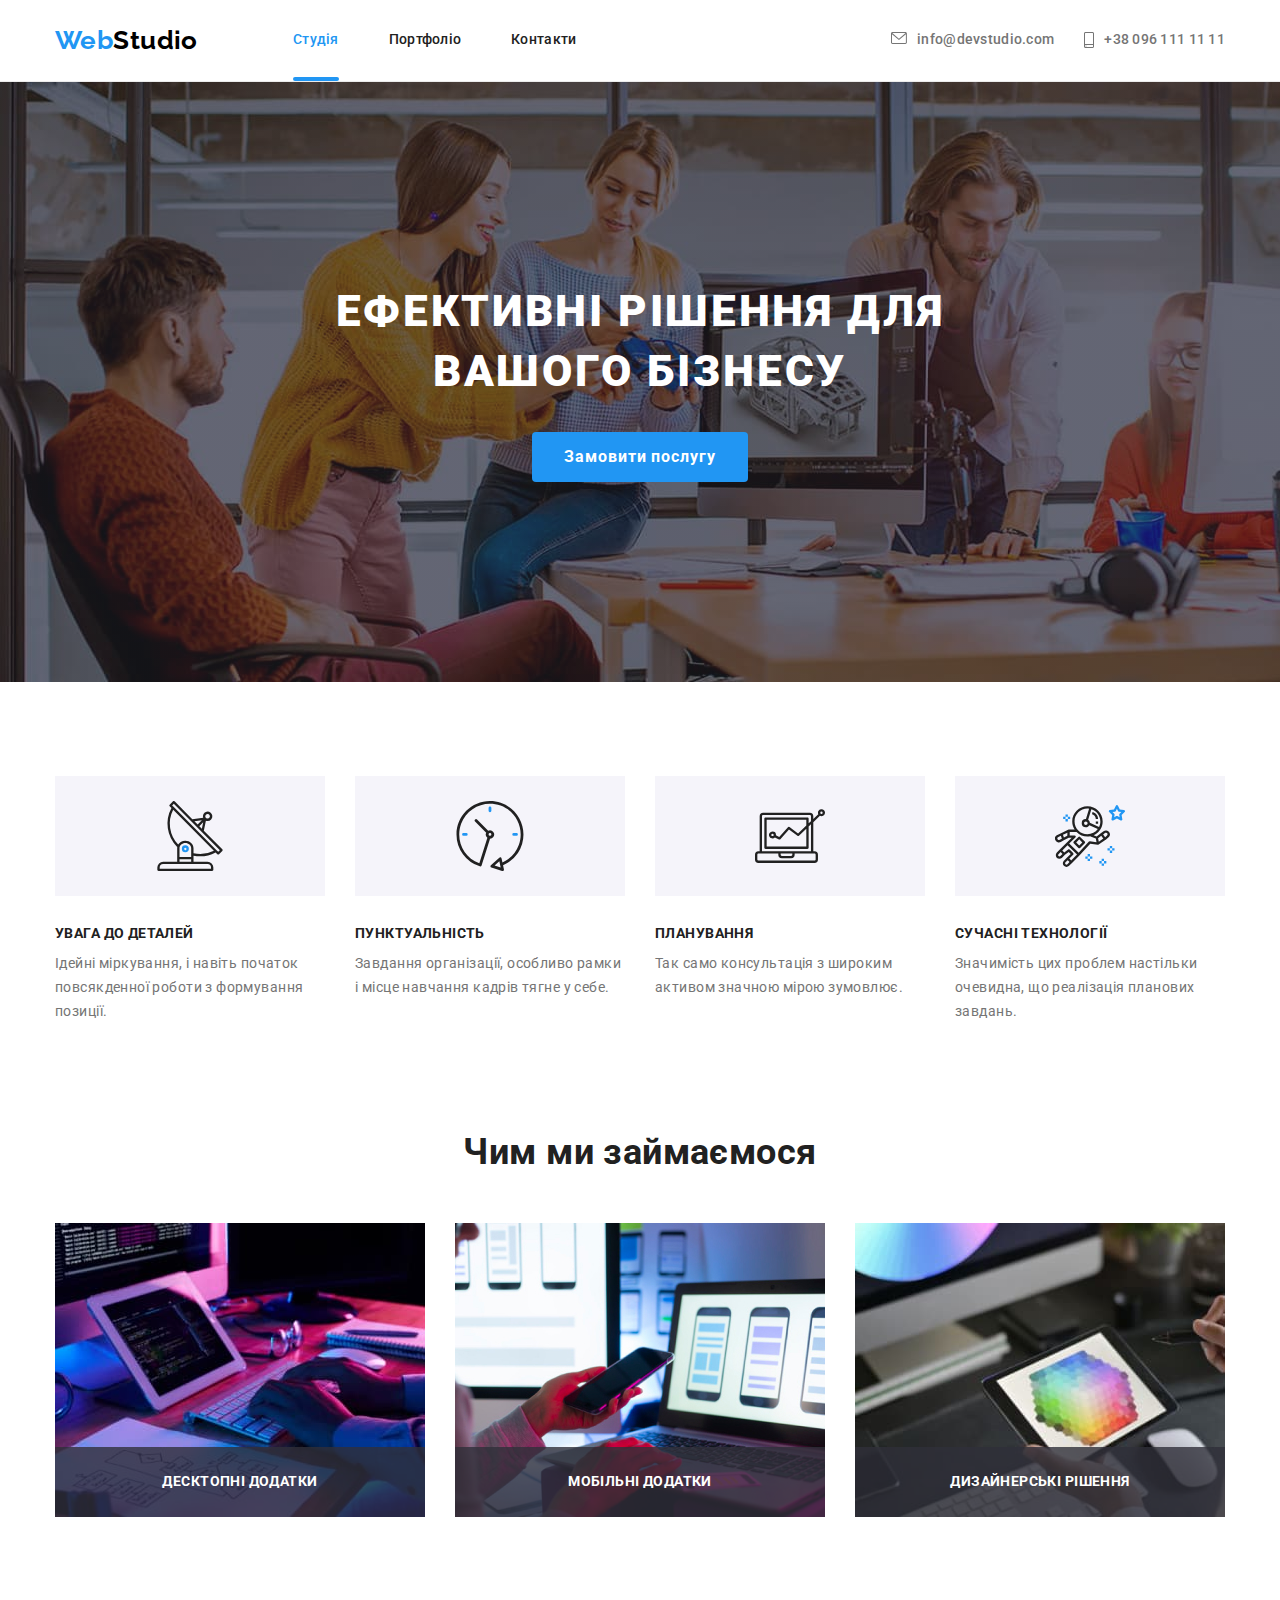
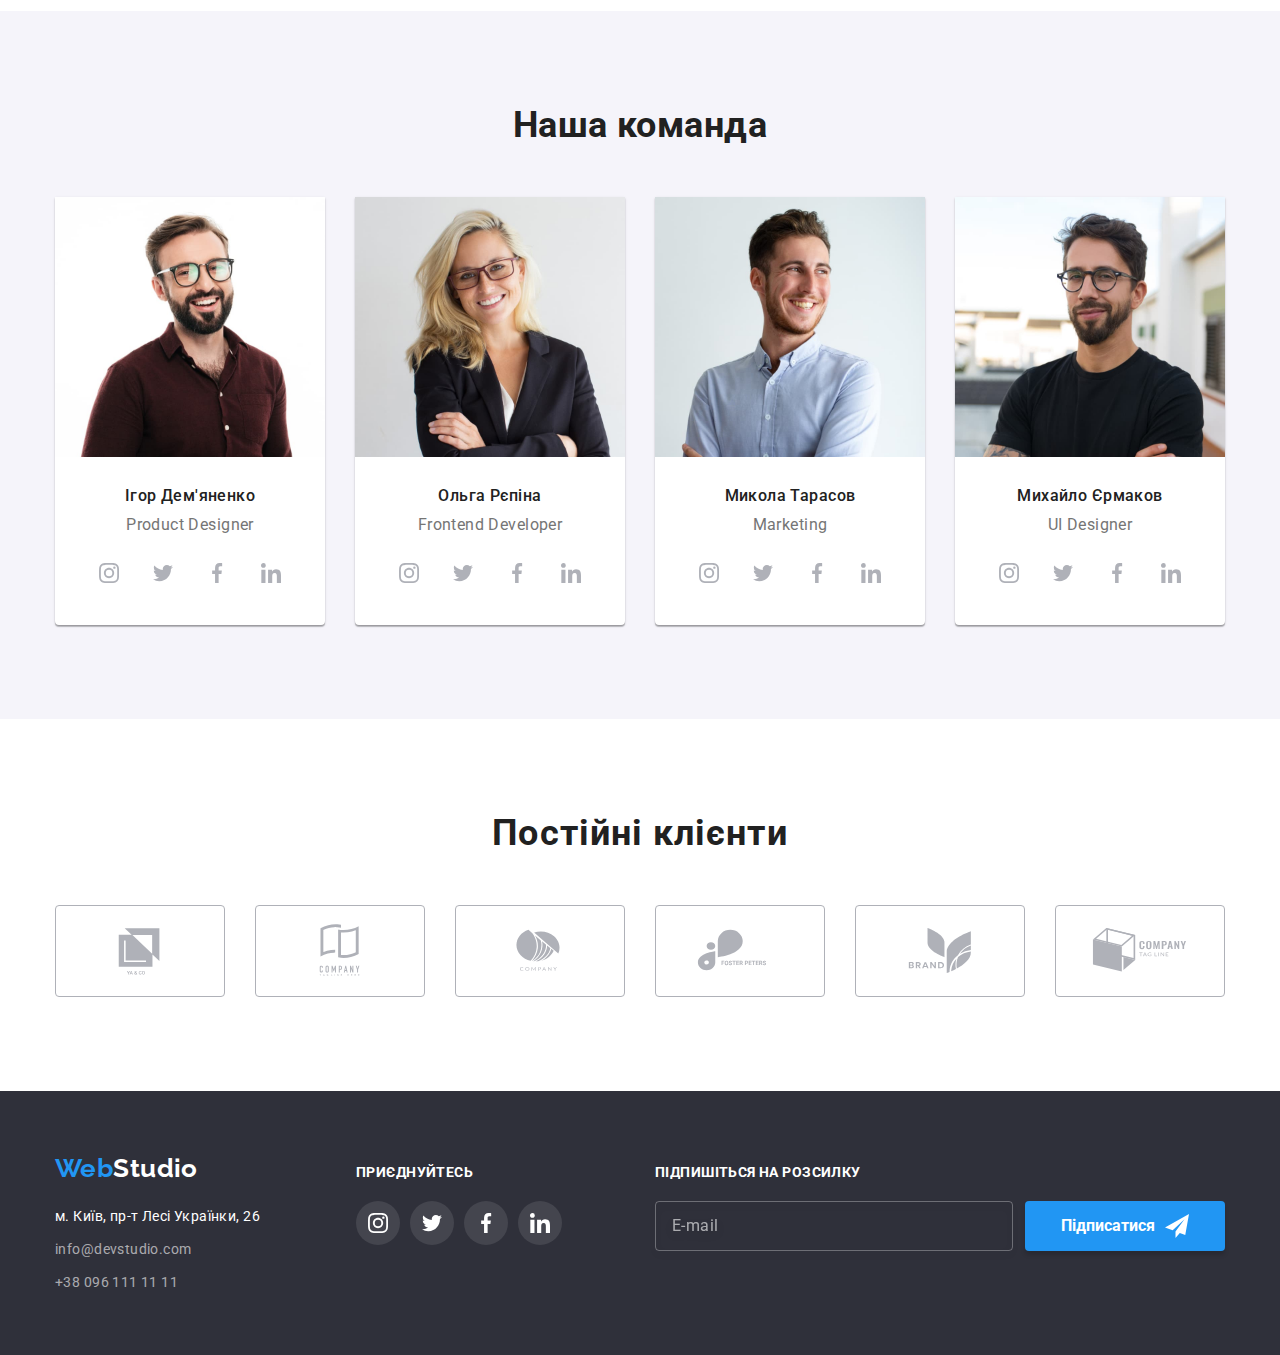
==== commit 7451a8db: "Редагує код" ====
--- a/index.html
+++ b/index.html
@@ -368,7 +368,7 @@
                         <label for="mail-sb"></label> 
                         <input type="email" name="footer-email" id="mail-sb" class="footer-email" placeholder="E-mail">
 
-                        <button type="submit" class="submit"><span class="bt-sub">Підписатися</span>
+                        <button type="submit" class="submit">Підписатися
                             <svg class="telegram" width="24" height="24">
                                 <use href="./images/icon.svg/symbol-defs.svg#telegram"></use>
                             </svg>
@@ -392,23 +392,47 @@
                 <p class="data-text">Залиште свої дані, ми вам передзвонимо</p>
                 <div class="data-name-div">
                     <label for="data-name" class="data-name-bf">Ім'я</label>
-                    <input type="text" id="data-name" name="data-name" class="data-name" autocomplete="on">
+                    <div class="icon-name-div">
+                        <input type="text" id="data-name" name="data-name" class="data-name" autocomplete="on">
+                        <label for="data-name" class="icon-data-name">
+                            <svg width="18" height="18">
+                                <use href="./images/icon.svg/symbol-defs.svg#data-name"></use>
+                            </svg>
+                        </label>
+                    </div>
                 </div>
                 <div class="data-tel-div">
                     <label for="data-tel" class="data-tel-bf">Телефон</label>
-                    <input type="tel" name="data-tel" id="data-tel" class="data-tel" autocomplete="on">
-                </div>
-                <div class="data-tel-div">
+                    <div class="icon-tel-div">
+                        <input type="tel" name="data-tel" id="data-tel" class="data-tel" autocomplete="on">
+                        <label for="data-tel" class="icon-data-tel">
+                            <svg width="18" height="18">
+                                <use href="./images/icon.svg/symbol-defs.svg#data-tel"></use>
+                            </svg>
+                        </label>
+                    </div>
+                </div>
+                <div class="data-mail-div">
                     <label for="data-mail" class="data-mail-bf">Пошта</label>
-                    <input type="email" name="data-mail" id="data-mail" class="data-mail" autocomplete="on">
+                    <div class="icon-mail-div">
+                        <input type="email" name="data-mail" id="data-mail" class="data-mail" autocomplete="on">
+                        <label for="data-mail" class="icon-data-mail">
+                            <svg width="18" height="18">
+                                <use href="./images/icon.svg/symbol-defs.svg#data-mail"></use>
+                            </svg>
+                        </label>
+                    </div>
                 </div>
                 <div class="data-comment-div">
                     <label for="data-comment" class="comment-bf">Коментар</label>
                     <textarea name="data-comment" id="data-comment" rows="10" placeholder="Введіть текст" class="data-comment"></textarea>
                 </div>
-                <div>
-                    <input type="checkbox" name="accept" id="accept" class="accept">
-                    <label for="accept">Погоджуюся з розсилкою та приймаю<a class="accept-link">Умови договору</a></label>
+                <div class="accept-div">
+                    <label class="accept-text">
+                        <input type="checkbox" name="accept" class="accept">
+                        <span class="accept-icon"></span>Погоджуюся з розсилкою та приймаю 
+                </label>
+                <a href="" class="accept-link"> Умови договору</a>
                 </div>
                 <div class="send-div">
                     <button type="submit" class="send">Відправити</button>
--- a/css/styles.css
+++ b/css/styles.css
@@ -620,28 +620,29 @@
 .subscribe {
     font-weight: 700;
     font-size: 14px;
-    line-height: 1.14px;
+    line-height: 1.14;
     letter-spacing: 0.03em;
     text-transform: uppercase;
-
-    margin-bottom: 20px;
     
     color: #FFFFFF;
 }
 
 .form-sb {
     display: flex;
+    margin-top: 20px;
 }
 
 .footer-email {
     width: 358px;
     height: 50px;
     padding: 15px 16px;
+    letter-spacing: 0.03em;
 
     border: 1px solid rgba(255, 255, 255, 0.3);
     filter: drop-shadow(0px 4px 4px rgba(0, 0, 0, 0.15));
     border-radius: 4px;
     background-color: rgba(0, 0, 0, 0);
+    color: #FFFFFF;
 }
 
 .form-sb input::placeholder {
@@ -656,23 +657,20 @@
     justify-content: center;
     align-items: center;
 
+    font-weight: 700;
+    font-size: 16px;
+    line-height: 1.87;
     margin-left: 12px;
+
     width: 200px;
     height: 50px;
 
+    color: #FFFFFF;
     background-color: var(--accent-color);
     box-shadow: 0px 4px 4px rgba(0, 0, 0, 0.15);
     border: 0;
     border-radius: 4px;
     cursor: pointer;
-}
-
-.bt-sub {
-    font-weight: 700;
-    font-size: 16px;
-    line-height: 1.87;
-
-    color: #FFFFFF;
 }
 
 .telegram {
@@ -844,7 +842,7 @@
 .modal {
     position: absolute;
     display: flex;
-    justify-content: center;
+    padding: 40px;
 
     top: 50%;
     left: 50%;
@@ -892,9 +890,9 @@
     fill: var(--accent-color);
 }
 
+/* Form */
 .data-text {
-    margin-top: 40px;
-    margin-bottom: 12px;
+    margin: 0;
 
     font-weight: 700;
     font-size: 20px;
@@ -910,6 +908,7 @@
     display: flex;
     flex-direction: column;
 
+    margin-top: 12px;
     margin-bottom: 10px;
 }
 
@@ -923,13 +922,39 @@
     color: #757575;
 }
 
+.icon-name-div {
+    position: relative;
+}
+
+.icon-data-name {
+    position: absolute;
+    top: 11px;
+    left: 12px;
+
+    fill: #212121;
+    transition: fill 250ms cubic-bezier(0.4, 0, 0.2, 1);
+}
+
 .data-name {
     width: 448px;
     height: 40px;
+    padding-left: 42px;
 
     border: 1px solid rgba(33, 33, 33, 0.2);
     border-radius: 4px;
     cursor: pointer;
+
+    transition: border-color 250ms cubic-bezier(0.4, 0, 0.2, 1);
+}
+
+.data-name:hover,
+.data-name:focus {
+    border-color: var(--accent-color);
+}
+
+.data-name:hover+.icon-data-name,
+.data-name:focus+.icon-data-name {
+    fill: var(--accent-color);
 }
 
 /* Tel */
@@ -949,13 +974,39 @@
     color: #757575;
 }
 
+.icon-tel-div {
+    position: relative;
+}
+
+.icon-data-tel {
+    position: absolute;
+    top: 11px;
+    left: 12px;
+
+    fill: #212121;
+    transition: fill 250ms cubic-bezier(0.4, 0, 0.2, 1);
+}
+
 .data-tel {
     width: 448px;
     height: 40px;
+    padding-left: 42px;
 
     border: 1px solid rgba(33, 33, 33, 0.2);
     border-radius: 4px;
     cursor: pointer;
+
+    transition: border-color 250ms cubic-bezier(0.4, 0, 0.2, 1);
+}
+
+.data-tel:hover, 
+.data-tel:focus {
+    border-color: var(--accent-color);
+}
+
+.data-tel:hover + .icon-data-tel,
+.data-tel:focus+.icon-data-tel {
+    fill: var(--accent-color);
 }
 
 /* Mail */
@@ -976,13 +1027,39 @@
     color: #757575;
 }
 
+.icon-mail-div {
+    position: relative;
+}
+
+.icon-data-mail {
+    position: absolute;
+    top: 11px;
+    left: 12px;
+
+    fill: #212121;
+    transition: fill 250ms cubic-bezier(0.4, 0, 0.2, 1);
+}
+
 .data-mail {
     width: 448px;
     height: 40px;
+    padding-left: 42px;
 
     border: 1px solid rgba(33, 33, 33, 0.2);
     border-radius: 4px;
     cursor: pointer;
+
+    transition: border-color 250ms cubic-bezier(0.4, 0, 0.2, 1);
+}
+
+.data-mail:hover,
+.data-mail:focus {
+    border-color: var(--accent-color);
+}
+
+.data-mail:hover+.icon-data-mail,
+.data-mail:focus+.icon-data-mail {
+    fill: var(--accent-color);
 }
 
 /* Comment */
@@ -1012,6 +1089,13 @@
 
     border: 1px solid rgba(33, 33, 33, 0.2);
     border-radius: 4px;
+
+    transition: border-color 250ms cubic-bezier(0.4, 0, 0.2, 1);
+}
+
+.data-comment:hover,
+.data-comment:focus {
+    border-color: var(--accent-color);
 }
 
 .data-comment-div textarea::placeholder {
@@ -1020,6 +1104,69 @@
     letter-spacing: 0.01em;
     
     color: rgba(117, 117, 117, 0.5);
+}
+
+/* Accept */
+.accept-div {
+    display: flex;
+    justify-content: center;
+    align-items: center;
+
+    margin-bottom: 30px;
+}
+
+.accept {
+    -webkit-appearance: none;
+    -moz-appearance: none;
+    appearance: none;
+
+    position: absolute;
+}
+
+.accept-icon {
+    display: inline-block;
+    width: 16px;
+    height: 15px;
+    margin-right: 8.3px;
+
+    border: 2px solid #212121;
+    border-radius: 2px;
+    cursor: pointer;
+
+    transition: background-color 250ms cubic-bezier(0.4, 0, 0.2, 1),
+    background-image 250ms cubic-bezier(0.4, 0, 0.2, 1);
+}
+
+.accept:checked + .accept-icon {
+    border-color: transparent;
+    background-size: contain;
+    background-position: center;
+    background-origin: border-box;
+    background-color: var(--accent-color);
+    background-image: url(../images/icon.svg/icon-check.svg);
+}
+
+.accept-text {
+    display: flex;
+    justify-content: center;
+    align-items: center;
+
+    font-size: 14px;
+    line-height: 1.7;
+    letter-spacing: 0.03em;
+    
+    color: #757575;
+}
+
+.accept-link {
+    font-size: 14px;
+    line-height: 1.71;
+    letter-spacing: 0.03em;
+    text-decoration-line: underline;
+
+    margin-left: 4px;
+
+    color: var(--accent-color);
 }
 
 .send-div {
